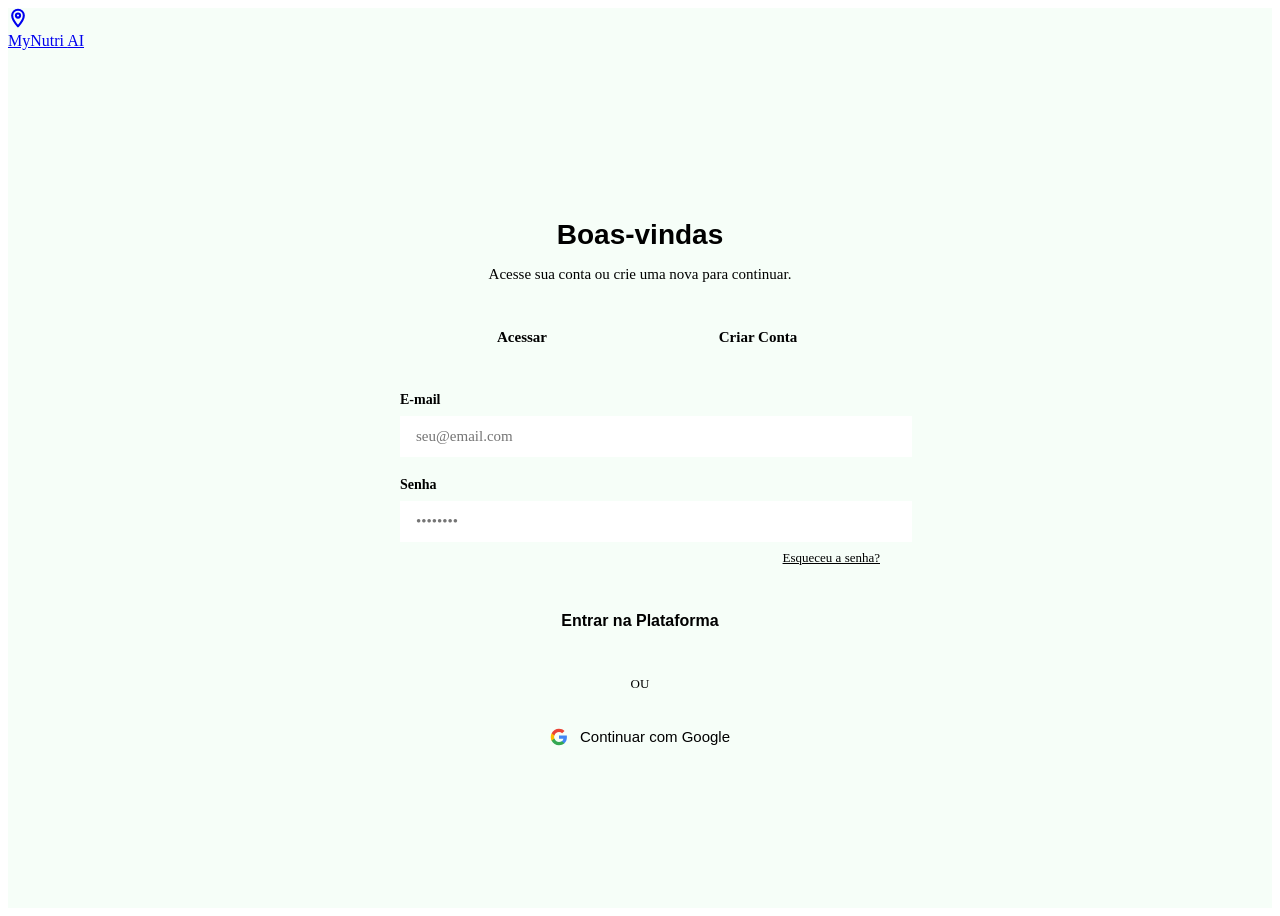
==== frontend/public/auth.html @ 4caf2071 "fix: update JS window.location.href redirects to Django URL paths Co-Authored-By: Claude Haiku 4.5 <" ====
<!DOCTYPE html>
<html lang="pt-BR">
<head>
  <meta charset="UTF-8" />
  <meta name="viewport" content="width=device-width, initial-scale=1.0" />
  <title>Acesse sua conta — MyNutri AI</title>
  <meta name="description" content="Faça login ou crie sua conta para acessar suas dietas personalizadas." />
  <link rel="stylesheet" href="/static/src/styles/index.css" />
  <style>
    /* Estilos locais para auth.html */
    body {
      background: url('/static/src/assets/auth-bg.png') center/cover no-repeat fixed;
      min-height: 100vh;
      display: flex;
      flex-direction: column;
      position: relative;
    }
    body::before {
      content: '';
      position: absolute;
      top: 0; left: 0; right: 0; bottom: 0;
      background: rgba(240, 253, 244, 0.6);
      backdrop-filter: blur(12px);
      -webkit-backdrop-filter: blur(12px);
      z-index: -1;
    }
    .auth-container {
      flex: 1;
      display: flex;
      align-items: center;
      justify-content: center;
      padding: 40px 24px;
    }
    .auth-card {
      background: var(--white);
      border-radius: var(--radius-xl);
      box-shadow: var(--shadow-xl);
      width: 100%;
      max-width: 480px;
      padding: 48px;
      position: relative;
      overflow: hidden;
    }
    .auth-card::before {
      content: '';
      position: absolute;
      top: 0;
      left: 0;
      width: 100%;
      height: 4px;
      background: var(--gradient-primary);
    }
    .auth-header {
      text-align: center;
      margin-bottom: 32px;
    }
    .auth-logo {
      display: inline-flex;
      align-items: center;
      justify-content: center;
      margin-bottom: 24px;
    }
    .auth-title {
      font-family: 'Outfit', sans-serif;
      font-size: 1.75rem;
      font-weight: 700;
      color: var(--gray-900);
      margin-bottom: 8px;
    }
    .auth-subtitle {
      font-size: .9375rem;
      color: var(--gray-500);
    }
    .auth-tabs {
      display: flex;
      background: var(--gray-100);
      padding: 4px;
      border-radius: var(--radius-lg);
      margin-bottom: 32px;
    }
    .auth-tab {
      flex: 1;
      padding: 10px;
      text-align: center;
      font-weight: 600;
      font-size: .9375rem;
      color: var(--gray-500);
      border-radius: var(--radius-md);
      transition: all var(--duration) ease;
      cursor: pointer;
    }
    .auth-tab.active {
      background: var(--white);
      color: var(--gray-900);
      box-shadow: var(--shadow-sm);
    }
    .form-group {
      margin-bottom: 20px;
      text-align: left;
    }
    .form-label {
      display: block;
      font-size: .875rem;
      font-weight: 600;
      color: var(--gray-700);
      margin-bottom: 8px;
    }
    .form-input {
      width: 100%;
      padding: 12px 16px;
      border: 1px solid var(--gray-200);
      border-radius: var(--radius-md);
      font-size: .9375rem;
      transition: all .2s ease;
      font-family: inherit;
    }
    .form-input:focus {
      outline: none;
      border-color: var(--green-400);
      box-shadow: 0 0 0 4px rgba(34,197,94,.1);
    }
    .forgot-password {
      display: block;
      text-align: right;
      font-size: .8125rem;
      color: var(--green-600);
      font-weight: 500;
      margin-top: 8px;
    }
    .btn-submit {
      width: 100%;
      padding: 14px;
      border-radius: var(--radius-md);
      background: var(--gradient-primary);
      color: var(--white);
      border: none;
      font-weight: 600;
      font-size: 1rem;
      cursor: pointer;
      box-shadow: var(--shadow-green);
      transition: all var(--duration) ease;
      margin-top: 12px;
    }
    .btn-submit:hover {
      transform: translateY(-2px);
      box-shadow: 0 14px 35px -5px rgba(34,197,94,.45);
    }
    .auth-form {
      display: none;
    }
    .auth-form.active {
      display: block;
      animation: fadeIn .4s ease;
    }
    @keyframes fadeIn {
      from { opacity: 0; transform: translateY(10px); }
      to { opacity: 1; transform: translateY(0); }
    }
    .intent-message {
      background: var(--green-50);
      color: var(--green-800);
      padding: 16px;
      border-radius: var(--radius-md);
      font-size: .875rem;
      margin-bottom: 24px;
      text-align: center;
      border: 1px solid var(--green-200);
      display: none;
    }
    .intent-message.visible { display: block; }
    .social-auth {
      margin-top: 32px;
      text-align: center;
    }
    .social-auth-divider {
      display: flex;
      align-items: center;
      margin-bottom: 24px;
    }
    .social-auth-divider::before, .social-auth-divider::after {
      content: '';
      flex: 1;
      height: 1px;
      background: var(--gray-200);
    }
    .social-auth-divider span {
      padding: 0 16px;
      color: var(--gray-400);
      font-size: .8125rem;
    }
    .btn-social {
      width: 100%;
      padding: 12px;
      border-radius: var(--radius-md);
      background: var(--white);
      border: 1px solid var(--gray-200);
      color: var(--gray-700);
      font-weight: 500;
      font-size: .9375rem;
      display: flex;
      align-items: center;
      justify-content: center;
      gap: 12px;
      cursor: pointer;
      transition: background .2s ease;
    }
    .btn-social:hover { background: var(--gray-50); }
  </style>
</head>
<body>

  <header class="header scrolled" style="position: relative;">
    <div class="container header-inner" style="justify-content: center;">
      <a href="/" class="logo">
        <div class="logo-icon">
          <svg width="20" height="20" viewBox="0 0 24 24" fill="none" stroke="currentColor" stroke-width="2.5" stroke-linecap="round" stroke-linejoin="round">
            <path d="M12 2a7 7 0 0 0-7 7c0 5 7 13 7 13s7-8 7-13a7 7 0 0 0-7-7z"/>
            <circle cx="12" cy="9" r="2.5"/>
          </svg>
        </div>
        MyNutri <span>AI</span>
      </a>
    </div>
  </header>

  <div class="auth-container">
    <div class="auth-card">
      <div class="auth-header">
        <h1 class="auth-title">Boas-vindas</h1>
        <p class="auth-subtitle">Acesse sua conta ou crie uma nova para continuar.</p>
      </div>

      <div class="intent-message" id="intent-message">
        Sua dieta está pronta! Crie uma conta ou faça login para visualizá-la e salvá-la em seu perfil.
      </div>

      <div class="auth-tabs">
        <div class="auth-tab active" data-target="login-form">Acessar</div>
        <div class="auth-tab" data-target="register-form">Criar Conta</div>
      </div>

      <!-- Login Form -->
      <form class="auth-form active" id="login-form">
        <div class="form-group">
          <label class="form-label">E-mail</label>
          <input type="email" class="form-input" placeholder="seu@email.com" required>
        </div>
        <div class="form-group">
          <label class="form-label">Senha</label>
          <input type="password" class="form-input" placeholder="••••••••" required>
          <a href="#" class="forgot-password">Esqueceu a senha?</a>
        </div>
        <button type="submit" class="btn-submit">Entrar na Plataforma</button>
      </form>

      <!-- Register Form -->
      <form class="auth-form" id="register-form">
        <div class="form-group">
          <label class="form-label">Nome Completo</label>
          <input type="text" class="form-input" placeholder="Seu nome" required>
        </div>
        <div class="form-group">
          <label class="form-label">E-mail</label>
          <input type="email" class="form-input" placeholder="seu@email.com" required>
        </div>
        <div class="form-group">
          <label class="form-label">Senha</label>
          <input type="password" class="form-input" placeholder="Crie uma senha forte" required>
        </div>
        <button type="submit" class="btn-submit">Criar minha conta</button>
      </form>

      <div class="social-auth">
        <div class="social-auth-divider">
          <span>OU</span>
        </div>
        <button class="btn-social">
          <svg width="18" height="18" viewBox="0 0 24 24" fill="currentColor">
            <path d="M22.56 12.25c0-.78-.07-1.53-.2-2.25H12v4.26h5.92c-.26 1.37-1.04 2.53-2.21 3.31v2.77h3.57c2.08-1.92 3.28-4.74 3.28-8.09z" fill="#4285F4"/>
            <path d="M12 23c2.97 0 5.46-.98 7.28-2.66l-3.57-2.77c-.98.66-2.23 1.06-3.71 1.06-2.86 0-5.29-1.93-6.16-4.53H2.18v2.84C3.99 20.53 7.7 23 12 23z" fill="#34A853"/>
            <path d="M5.84 14.09c-.22-.66-.35-1.36-.35-2.09s.13-1.43.35-2.09V7.07H2.18C1.43 8.55 1 10.22 1 12s.43 3.45 1.18 4.93l2.85-2.22.81-.62z" fill="#FBBC05"/>
            <path d="M12 5.38c1.62 0 3.06.56 4.21 1.64l3.15-3.15C17.45 2.09 14.97 1 12 1 7.7 1 3.99 3.47 2.18 7.07l3.66 2.84c.87-2.6 3.3-4.53 6.16-4.53z" fill="#EA4335"/>
          </svg>
          Continuar com Google
        </button>
      </div>

    </div>
  </div>

  <script>
    const API_BASE = window.location.hostname === 'localhost' || window.location.hostname === '127.0.0.1' ? 'http://127.0.0.1:8000/api/v1' : '/api/v1';

    // ── Tab switching ──────────────────────────────────────────────────────────
    const tabs = document.querySelectorAll('.auth-tab');
    const forms = document.querySelectorAll('.auth-form');

    tabs.forEach(tab => {
      tab.addEventListener('click', () => {
        tabs.forEach(t => t.classList.remove('active'));
        forms.forEach(f => f.classList.remove('active'));
        tab.classList.add('active');
        document.getElementById(tab.getAttribute('data-target')).classList.add('active');
        clearError();
      });
    });

    // ── Intent param ──────────────────────────────────────────────────────────
    const urlParams = new URLSearchParams(window.location.search);
    const intent = urlParams.get('intent');

    if (intent === 'save_diet') {
      document.getElementById('intent-message').classList.add('visible');
      tabs[1].click();
      document.querySelector('.auth-title').textContent = 'Quase lá!';
      document.querySelector('.auth-subtitle').textContent = 'Faltam poucos segundos para ver sua dieta.';
    }

    // ── Helpers ───────────────────────────────────────────────────────────────
    function setLoading(btn, loading) {
      btn.disabled = loading;
      btn.style.opacity = loading ? '0.7' : '1';
      btn.style.pointerEvents = loading ? 'none' : '';
      if (loading) btn.dataset.original = btn.textContent;
      else btn.textContent = btn.dataset.original || btn.textContent;
    }

    function showError(msg) {
      let el = document.getElementById('auth-error');
      if (!el) {
        el = document.createElement('p');
        el.id = 'auth-error';
        el.style.cssText = 'color:#dc2626;font-size:.875rem;margin-top:12px;text-align:center;';
        document.querySelector('.auth-card').appendChild(el);
      }
      el.textContent = msg;
    }

    function clearError() {
      const el = document.getElementById('auth-error');
      if (el) el.textContent = '';
    }

    function saveSession(data) {
      localStorage.setItem('mynutri_token', data.token);
      localStorage.setItem('mynutri_refresh', data.refresh);
      if (data.user) localStorage.setItem('mynutri_user', JSON.stringify(data.user));
    }

    function afterAuth() {
      // Se veio do questionário com dieta salva em sessionStorage, vai gerar a dieta
      if (intent === 'save_diet' && sessionStorage.getItem('anamneseData')) {
        window.location.href = '/dieta/?generate=1';
      } else {
        window.location.href = '/dieta/';
      }
    }

    // ── Login ─────────────────────────────────────────────────────────────────
    document.getElementById('login-form').addEventListener('submit', async (e) => {
      e.preventDefault();
      clearError();
      const btn = e.target.querySelector('button[type="submit"]');
      const email = e.target.querySelector('input[type="email"]').value.trim();
      const senha = e.target.querySelector('input[type="password"]').value;

      setLoading(btn, true);
      btn.textContent = 'Entrando...';

      try {
        const res = await fetch(`${API_BASE}/auth/login`, {
          method: 'POST',
          headers: { 'Content-Type': 'application/json' },
          body: JSON.stringify({ email, password: senha }),
        });
        const data = await res.json();

        if (!res.ok) {
          showError(data.detail || 'E-mail ou senha inválidos.');
          setLoading(btn, false);
          return;
        }

        saveSession(data);
        afterAuth();
      } catch {
        showError('Erro de conexão. Verifique se o servidor está rodando.');
        setLoading(btn, false);
      }
    });

    // ── Cadastro ──────────────────────────────────────────────────────────────
    document.getElementById('register-form').addEventListener('submit', async (e) => {
      e.preventDefault();
      clearError();
      const btn = e.target.querySelector('button[type="submit"]');
      const inputs = e.target.querySelectorAll('input');
      const nome  = inputs[0].value.trim();
      const email = inputs[1].value.trim();
      const senha = inputs[2].value;

      if (senha.length < 8) {
        showError('A senha deve ter pelo menos 8 caracteres.');
        return;
      }

      setLoading(btn, true);
      btn.textContent = 'Criando conta...';

      try {
        const res = await fetch(`${API_BASE}/auth/register`, {
          method: 'POST',
          headers: { 'Content-Type': 'application/json' },
          body: JSON.stringify({ nome, email, senha }),
        });
        const data = await res.json();

        if (!res.ok) {
          const msg = data.email?.[0] || data.senha?.[0] || data.nome?.[0] || 'Erro ao criar conta.';
          showError(msg);
          setLoading(btn, false);
          return;
        }

        saveSession(data);
        afterAuth();
      } catch {
        showError('Erro de conexão. Verifique se o servidor está rodando.');
        setLoading(btn, false);
      }
    });

    // Page transitions
    document.querySelectorAll('a[href]').forEach(link => {
      const href = link.getAttribute('href');
      if (!href || href.startsWith('#') || href.startsWith('http')) return;
      link.addEventListener('click', (e) => {
        e.preventDefault();
        document.body.classList.add('page-leaving');
        setTimeout(() => { window.location.href = href; }, 260);
      });
    });
  </script>
</body>
</html>
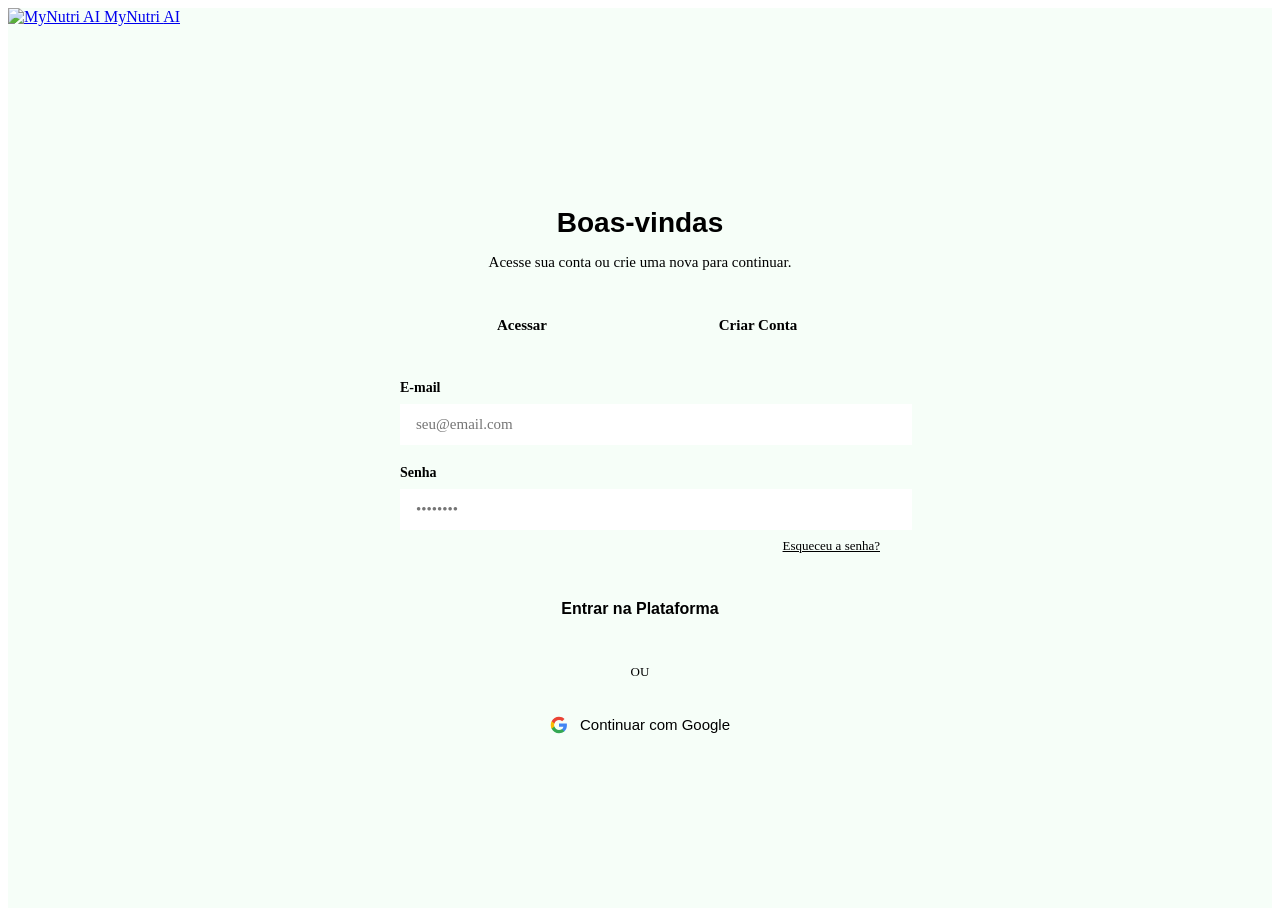
==== commit abfd7de8: "feat: update navbar logo to mynutriai-logo.png with text branding - Replace SVG logo with new PNG lo" ====
--- a/frontend/public/auth.html
+++ b/frontend/public/auth.html
@@ -212,12 +212,7 @@
   <header class="header scrolled" style="position: relative;">
     <div class="container header-inner" style="justify-content: center;">
       <a href="/" class="logo">
-        <div class="logo-icon">
-          <svg width="20" height="20" viewBox="0 0 24 24" fill="none" stroke="currentColor" stroke-width="2.5" stroke-linecap="round" stroke-linejoin="round">
-            <path d="M12 2a7 7 0 0 0-7 7c0 5 7 13 7 13s7-8 7-13a7 7 0 0 0-7-7z"/>
-            <circle cx="12" cy="9" r="2.5"/>
-          </svg>
-        </div>
+        <img src="/static/src/assets/mynutriai-logo.png" alt="MyNutri AI" />
         MyNutri <span>AI</span>
       </a>
     </div>
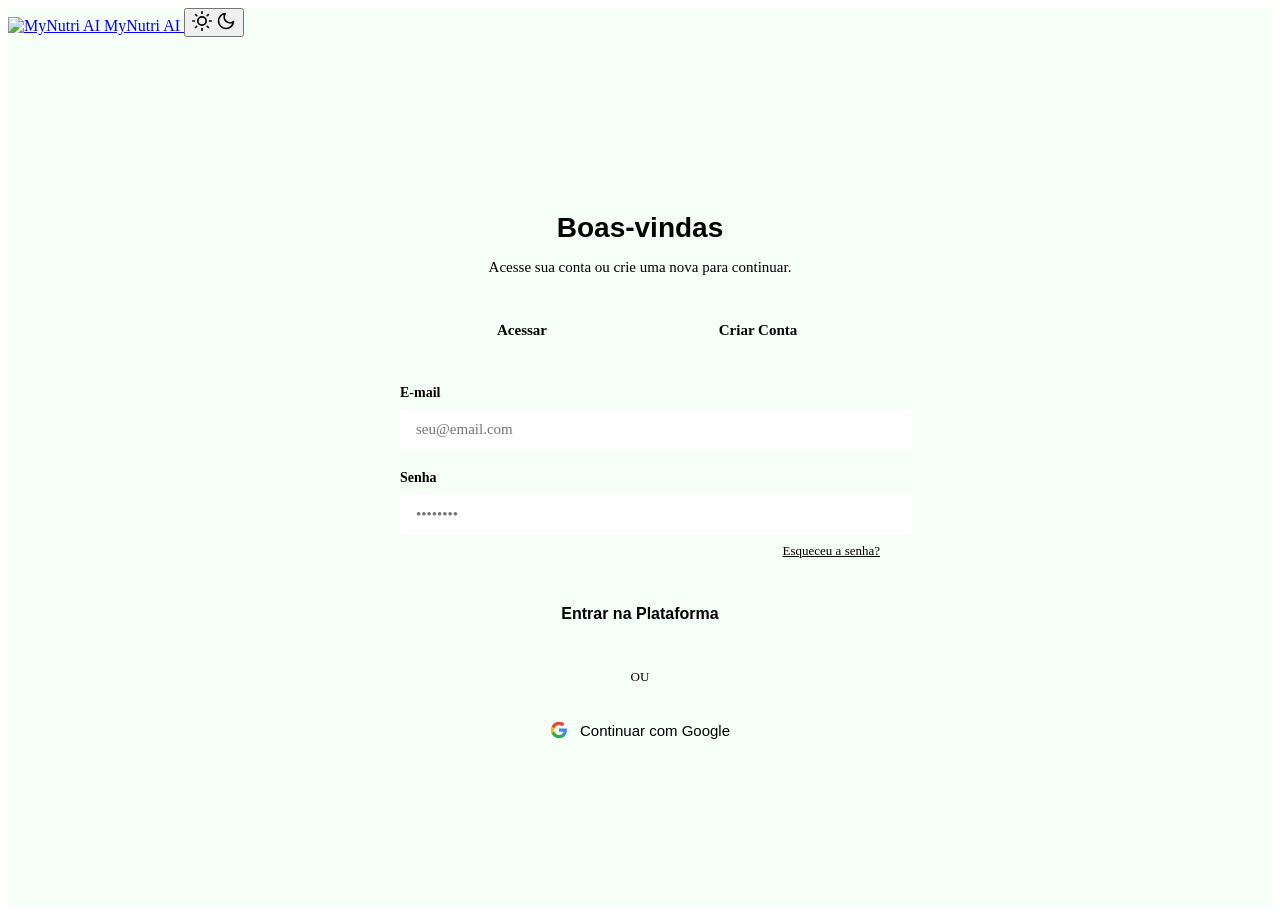
==== commit f6bad107: "feat: add async diet generation, email contact, history page, and favicon Async diet generation (Cel" ====
--- a/frontend/public/auth.html
+++ b/frontend/public/auth.html
@@ -5,6 +5,7 @@
   <meta name="viewport" content="width=device-width, initial-scale=1.0" />
   <title>Acesse sua conta — MyNutri AI</title>
   <meta name="description" content="Faça login ou crie sua conta para acessar suas dietas personalizadas." />
+  <link rel="icon" type="image/png" href="/static/src/assets/mynutriai-logo.png" />
   <link rel="stylesheet" href="/static/src/styles/index.css" />
   <style>
     /* Estilos locais para auth.html */
@@ -205,16 +206,95 @@
       transition: background .2s ease;
     }
     .btn-social:hover { background: var(--gray-50); }
+
+    /* Dark Mode Support for Auth Page */
+    html.dark body::before {
+      background: rgba(15, 23, 42, 0.75);
+    }
+
+    html.dark .auth-card {
+      background: var(--bg-secondary);
+      border: 1px solid var(--border-color);
+    }
+
+    html.dark .auth-tab.active {
+      background: var(--bg-primary);
+      color: var(--text-primary);
+    }
+
+    html.dark .auth-title {
+      color: var(--text-primary);
+    }
+
+    html.dark .auth-subtitle {
+      color: var(--text-secondary);
+    }
+
+    html.dark .form-label {
+      color: var(--text-primary);
+    }
+
+    html.dark .form-input {
+      background: var(--bg-primary);
+      color: var(--text-primary);
+      border-color: var(--border-color);
+    }
+
+    html.dark .form-input:focus {
+      border-color: var(--green-400);
+    }
+
+    html.dark .intent-message {
+      background: rgba(34, 197, 94, 0.1);
+      color: var(--green-400);
+      border-color: var(--green-600);
+    }
+
+    html.dark .btn-social {
+      background: var(--bg-primary);
+      border-color: var(--border-color);
+      color: var(--text-primary);
+    }
+
+    html.dark .btn-social:hover {
+      background: var(--bg-secondary);
+    }
+
+    html.dark .social-auth-divider::before,
+    html.dark .social-auth-divider::after {
+      background: var(--border-color);
+    }
+
+    html.dark .social-auth-divider span {
+      color: var(--text-secondary);
+    }
   </style>
 </head>
 <body>
 
   <header class="header scrolled" style="position: relative;">
-    <div class="container header-inner" style="justify-content: center;">
+    <div class="container header-inner" style="justify-content: space-between;">
       <a href="/" class="logo">
         <img src="/static/src/assets/mynutriai-logo.png" alt="MyNutri AI" />
         MyNutri <span>AI</span>
       </a>
+      <!-- Dark Mode Toggle -->
+      <button class="theme-toggle" id="theme-toggle" aria-label="Alternar tema escuro" title="Alternar tema">
+        <svg class="sun-icon" width="20" height="20" viewBox="0 0 24 24" fill="none" stroke="currentColor" stroke-width="2" stroke-linecap="round" stroke-linejoin="round">
+          <circle cx="12" cy="12" r="5"></circle>
+          <line x1="12" y1="1" x2="12" y2="3"></line>
+          <line x1="12" y1="21" x2="12" y2="23"></line>
+          <line x1="4.22" y1="4.22" x2="5.64" y2="5.64"></line>
+          <line x1="18.36" y1="18.36" x2="19.78" y2="19.78"></line>
+          <line x1="1" y1="12" x2="3" y2="12"></line>
+          <line x1="21" y1="12" x2="23" y2="12"></line>
+          <line x1="4.22" y1="19.78" x2="5.64" y2="18.36"></line>
+          <line x1="18.36" y1="5.64" x2="19.78" y2="4.22"></line>
+        </svg>
+        <svg class="moon-icon" width="20" height="20" viewBox="0 0 24 24" fill="none" stroke="currentColor" stroke-width="2" stroke-linecap="round" stroke-linejoin="round">
+          <path d="M21 12.79A9 9 0 1 1 11.21 3 7 7 0 0 0 21 12.79z"></path>
+        </svg>
+      </button>
     </div>
   </header>
 
@@ -284,6 +364,71 @@
   </div>
 
   <script>
+    // --- Dark Mode System ---
+    (function() {
+      const THEME_KEY = 'mynutri_theme';
+      const html = document.documentElement;
+      const themeToggle = document.getElementById('theme-toggle');
+
+      /**
+       * Initialize theme on page load
+       * Priority: localStorage > system preference > light mode
+       */
+      function initializeTheme() {
+        const saved = localStorage.getItem(THEME_KEY);
+
+        if (saved) {
+          // User has a saved preference
+          setTheme(saved);
+        } else if (window.matchMedia && window.matchMedia('(prefers-color-scheme: dark)').matches) {
+          // No saved preference, use system preference
+          setTheme('dark');
+        } else {
+          // Default to light mode
+          setTheme('light');
+        }
+      }
+
+      /**
+       * Apply theme by setting class on html element
+       */
+      function setTheme(theme) {
+        if (theme === 'dark') {
+          html.classList.add('dark');
+          localStorage.setItem(THEME_KEY, 'dark');
+        } else {
+          html.classList.remove('dark');
+          localStorage.setItem(THEME_KEY, 'light');
+        }
+      }
+
+      /**
+       * Toggle between light and dark theme
+       */
+      function toggleTheme() {
+        const isDark = html.classList.contains('dark');
+        setTheme(isDark ? 'light' : 'dark');
+      }
+
+      // Initialize theme on page load
+      initializeTheme();
+
+      // Listen for theme toggle button click
+      if (themeToggle) {
+        themeToggle.addEventListener('click', toggleTheme);
+      }
+
+      // Listen for system theme changes
+      if (window.matchMedia) {
+        window.matchMedia('(prefers-color-scheme: dark)').addEventListener('change', (e) => {
+          // Only update if user hasn't set a preference
+          if (!localStorage.getItem(THEME_KEY)) {
+            setTheme(e.matches ? 'dark' : 'light');
+          }
+        });
+      }
+    })();
+
     const API_BASE = window.location.hostname === 'localhost' || window.location.hostname === '127.0.0.1' ? 'http://127.0.0.1:8000/api/v1' : '/api/v1';
 
     // ── Tab switching ──────────────────────────────────────────────────────────
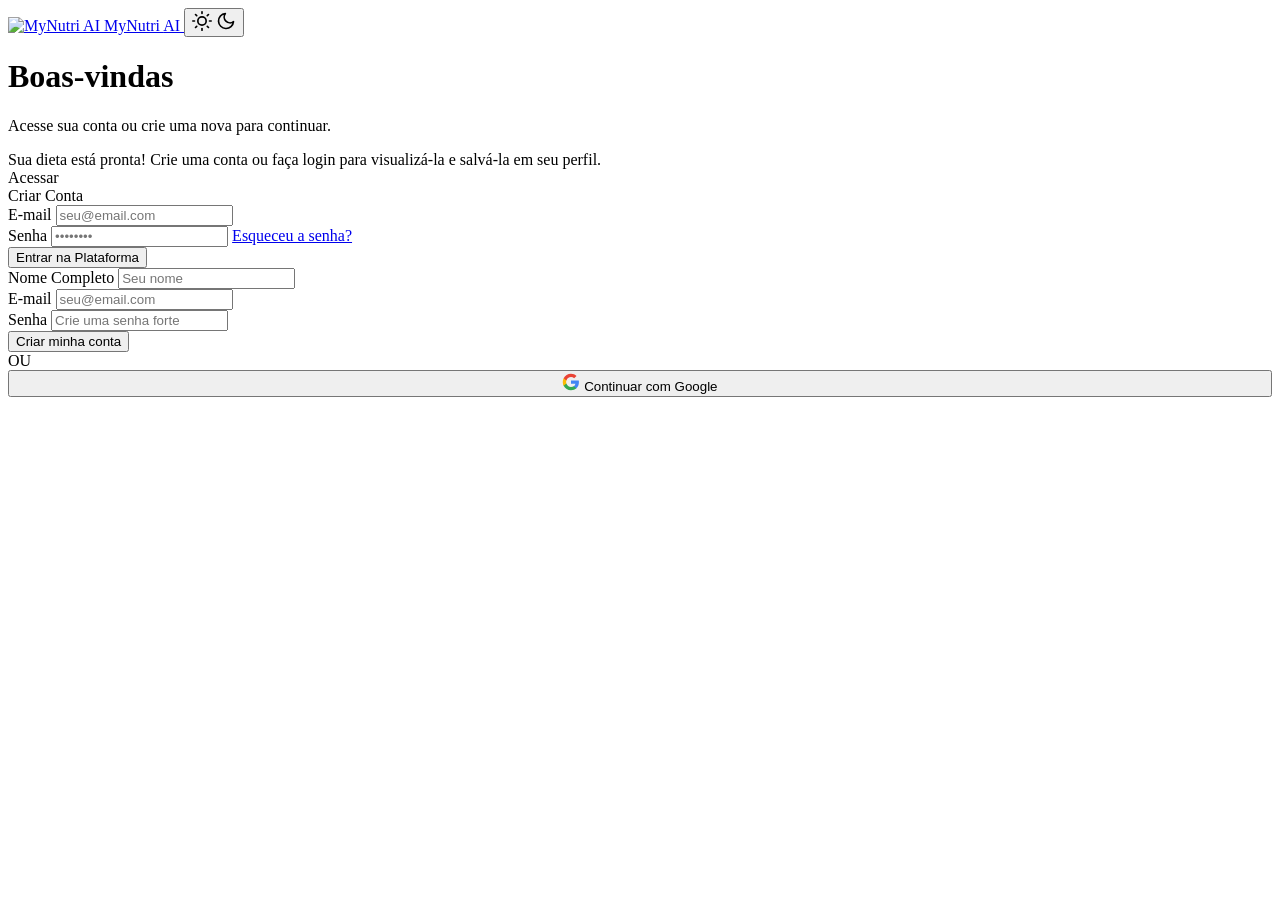
==== commit fda90038: "refactor(frontend): extrai estilos inline para arquivos CSS externos - Cria frontend/src/styles/auth" ====
--- a/frontend/public/auth.html
+++ b/frontend/public/auth.html
@@ -7,268 +7,8 @@
   <meta name="description" content="Faça login ou crie sua conta para acessar suas dietas personalizadas." />
   <link rel="icon" type="image/png" href="/static/src/assets/mynutriai-logo.png" />
   <link rel="stylesheet" href="/static/src/styles/index.css" />
-  <style>
-    /* Estilos locais para auth.html */
-    body {
-      background: url('/static/src/assets/auth-bg.png') center/cover no-repeat fixed;
-      min-height: 100vh;
-      display: flex;
-      flex-direction: column;
-      position: relative;
-    }
-    body::before {
-      content: '';
-      position: absolute;
-      top: 0; left: 0; right: 0; bottom: 0;
-      background: rgba(240, 253, 244, 0.6);
-      backdrop-filter: blur(12px);
-      -webkit-backdrop-filter: blur(12px);
-      z-index: -1;
-    }
-    .auth-container {
-      flex: 1;
-      display: flex;
-      align-items: center;
-      justify-content: center;
-      padding: 40px 24px;
-    }
-    .auth-card {
-      background: var(--white);
-      border-radius: var(--radius-xl);
-      box-shadow: var(--shadow-xl);
-      width: 100%;
-      max-width: 480px;
-      padding: 48px;
-      position: relative;
-      overflow: hidden;
-    }
-    .auth-card::before {
-      content: '';
-      position: absolute;
-      top: 0;
-      left: 0;
-      width: 100%;
-      height: 4px;
-      background: var(--gradient-primary);
-    }
-    .auth-header {
-      text-align: center;
-      margin-bottom: 32px;
-    }
-    .auth-logo {
-      display: inline-flex;
-      align-items: center;
-      justify-content: center;
-      margin-bottom: 24px;
-    }
-    .auth-title {
-      font-family: 'Outfit', sans-serif;
-      font-size: 1.75rem;
-      font-weight: 700;
-      color: var(--gray-900);
-      margin-bottom: 8px;
-    }
-    .auth-subtitle {
-      font-size: .9375rem;
-      color: var(--gray-500);
-    }
-    .auth-tabs {
-      display: flex;
-      background: var(--gray-100);
-      padding: 4px;
-      border-radius: var(--radius-lg);
-      margin-bottom: 32px;
-    }
-    .auth-tab {
-      flex: 1;
-      padding: 10px;
-      text-align: center;
-      font-weight: 600;
-      font-size: .9375rem;
-      color: var(--gray-500);
-      border-radius: var(--radius-md);
-      transition: all var(--duration) ease;
-      cursor: pointer;
-    }
-    .auth-tab.active {
-      background: var(--white);
-      color: var(--gray-900);
-      box-shadow: var(--shadow-sm);
-    }
-    .form-group {
-      margin-bottom: 20px;
-      text-align: left;
-    }
-    .form-label {
-      display: block;
-      font-size: .875rem;
-      font-weight: 600;
-      color: var(--gray-700);
-      margin-bottom: 8px;
-    }
-    .form-input {
-      width: 100%;
-      padding: 12px 16px;
-      border: 1px solid var(--gray-200);
-      border-radius: var(--radius-md);
-      font-size: .9375rem;
-      transition: all .2s ease;
-      font-family: inherit;
-    }
-    .form-input:focus {
-      outline: none;
-      border-color: var(--green-400);
-      box-shadow: 0 0 0 4px rgba(34,197,94,.1);
-    }
-    .forgot-password {
-      display: block;
-      text-align: right;
-      font-size: .8125rem;
-      color: var(--green-600);
-      font-weight: 500;
-      margin-top: 8px;
-    }
-    .btn-submit {
-      width: 100%;
-      padding: 14px;
-      border-radius: var(--radius-md);
-      background: var(--gradient-primary);
-      color: var(--white);
-      border: none;
-      font-weight: 600;
-      font-size: 1rem;
-      cursor: pointer;
-      box-shadow: var(--shadow-green);
-      transition: all var(--duration) ease;
-      margin-top: 12px;
-    }
-    .btn-submit:hover {
-      transform: translateY(-2px);
-      box-shadow: 0 14px 35px -5px rgba(34,197,94,.45);
-    }
-    .auth-form {
-      display: none;
-    }
-    .auth-form.active {
-      display: block;
-      animation: fadeIn .4s ease;
-    }
-    @keyframes fadeIn {
-      from { opacity: 0; transform: translateY(10px); }
-      to { opacity: 1; transform: translateY(0); }
-    }
-    .intent-message {
-      background: var(--green-50);
-      color: var(--green-800);
-      padding: 16px;
-      border-radius: var(--radius-md);
-      font-size: .875rem;
-      margin-bottom: 24px;
-      text-align: center;
-      border: 1px solid var(--green-200);
-      display: none;
-    }
-    .intent-message.visible { display: block; }
-    .social-auth {
-      margin-top: 32px;
-      text-align: center;
-    }
-    .social-auth-divider {
-      display: flex;
-      align-items: center;
-      margin-bottom: 24px;
-    }
-    .social-auth-divider::before, .social-auth-divider::after {
-      content: '';
-      flex: 1;
-      height: 1px;
-      background: var(--gray-200);
-    }
-    .social-auth-divider span {
-      padding: 0 16px;
-      color: var(--gray-400);
-      font-size: .8125rem;
-    }
-    .btn-social {
-      width: 100%;
-      padding: 12px;
-      border-radius: var(--radius-md);
-      background: var(--white);
-      border: 1px solid var(--gray-200);
-      color: var(--gray-700);
-      font-weight: 500;
-      font-size: .9375rem;
-      display: flex;
-      align-items: center;
-      justify-content: center;
-      gap: 12px;
-      cursor: pointer;
-      transition: background .2s ease;
-    }
-    .btn-social:hover { background: var(--gray-50); }
-
-    /* Dark Mode Support for Auth Page */
-    html.dark body::before {
-      background: rgba(15, 23, 42, 0.75);
-    }
-
-    html.dark .auth-card {
-      background: var(--bg-secondary);
-      border: 1px solid var(--border-color);
-    }
-
-    html.dark .auth-tab.active {
-      background: var(--bg-primary);
-      color: var(--text-primary);
-    }
-
-    html.dark .auth-title {
-      color: var(--text-primary);
-    }
-
-    html.dark .auth-subtitle {
-      color: var(--text-secondary);
-    }
-
-    html.dark .form-label {
-      color: var(--text-primary);
-    }
-
-    html.dark .form-input {
-      background: var(--bg-primary);
-      color: var(--text-primary);
-      border-color: var(--border-color);
-    }
-
-    html.dark .form-input:focus {
-      border-color: var(--green-400);
-    }
-
-    html.dark .intent-message {
-      background: rgba(34, 197, 94, 0.1);
-      color: var(--green-400);
-      border-color: var(--green-600);
-    }
-
-    html.dark .btn-social {
-      background: var(--bg-primary);
-      border-color: var(--border-color);
-      color: var(--text-primary);
-    }
-
-    html.dark .btn-social:hover {
-      background: var(--bg-secondary);
-    }
-
-    html.dark .social-auth-divider::before,
-    html.dark .social-auth-divider::after {
-      background: var(--border-color);
-    }
-
-    html.dark .social-auth-divider span {
-      color: var(--text-secondary);
-    }
-  </style>
+  <link rel="stylesheet" href="/static/src/styles/auth.css" />
+  <script src="https://accounts.google.com/gsi/client" async defer></script>
 </head>
 <body>
 
@@ -349,15 +89,18 @@
         <div class="social-auth-divider">
           <span>OU</span>
         </div>
-        <button class="btn-social">
-          <svg width="18" height="18" viewBox="0 0 24 24" fill="currentColor">
-            <path d="M22.56 12.25c0-.78-.07-1.53-.2-2.25H12v4.26h5.92c-.26 1.37-1.04 2.53-2.21 3.31v2.77h3.57c2.08-1.92 3.28-4.74 3.28-8.09z" fill="#4285F4"/>
-            <path d="M12 23c2.97 0 5.46-.98 7.28-2.66l-3.57-2.77c-.98.66-2.23 1.06-3.71 1.06-2.86 0-5.29-1.93-6.16-4.53H2.18v2.84C3.99 20.53 7.7 23 12 23z" fill="#34A853"/>
-            <path d="M5.84 14.09c-.22-.66-.35-1.36-.35-2.09s.13-1.43.35-2.09V7.07H2.18C1.43 8.55 1 10.22 1 12s.43 3.45 1.18 4.93l2.85-2.22.81-.62z" fill="#FBBC05"/>
-            <path d="M12 5.38c1.62 0 3.06.56 4.21 1.64l3.15-3.15C17.45 2.09 14.97 1 12 1 7.7 1 3.99 3.47 2.18 7.07l3.66 2.84c.87-2.6 3.3-4.53 6.16-4.53z" fill="#EA4335"/>
-          </svg>
-          Continuar com Google
-        </button>
+        <div style="position:relative;display:block;">
+          <button class="btn-social" id="btn-google" type="button" style="pointer-events:none;width:100%;">
+            <svg width="18" height="18" viewBox="0 0 24 24" fill="currentColor">
+              <path d="M22.56 12.25c0-.78-.07-1.53-.2-2.25H12v4.26h5.92c-.26 1.37-1.04 2.53-2.21 3.31v2.77h3.57c2.08-1.92 3.28-4.74 3.28-8.09z" fill="#4285F4"/>
+              <path d="M12 23c2.97 0 5.46-.98 7.28-2.66l-3.57-2.77c-.98.66-2.23 1.06-3.71 1.06-2.86 0-5.29-1.93-6.16-4.53H2.18v2.84C3.99 20.53 7.7 23 12 23z" fill="#34A853"/>
+              <path d="M5.84 14.09c-.22-.66-.35-1.36-.35-2.09s.13-1.43.35-2.09V7.07H2.18C1.43 8.55 1 10.22 1 12s.43 3.45 1.18 4.93l2.85-2.22.81-.62z" fill="#FBBC05"/>
+              <path d="M12 5.38c1.62 0 3.06.56 4.21 1.64l3.15-3.15C17.45 2.09 14.97 1 12 1 7.7 1 3.99 3.47 2.18 7.07l3.66 2.84c.87-2.6 3.3-4.53 6.16-4.53z" fill="#EA4335"/>
+            </svg>
+            Continuar com Google
+          </button>
+          <div id="google-btn-hidden" style="position:absolute;top:0;left:0;right:0;bottom:0;opacity:0;cursor:pointer;overflow:hidden;"></div>
+        </div>
       </div>
 
     </div>
@@ -431,6 +174,21 @@
 
     const API_BASE = window.location.hostname === 'localhost' || window.location.hostname === '127.0.0.1' ? 'http://127.0.0.1:8000/api/v1' : '/api/v1';
 
+    // Exibe erros vindos do callback do Google OAuth (redirect flow)
+    const googleErrorParam = new URLSearchParams(window.location.search).get('google_error');
+    if (googleErrorParam) {
+      const googleErrorMessages = {
+        csrf: 'Falha de segurança no login com Google. Tente novamente.',
+        invalid_token: 'Token Google inválido ou expirado. Tente novamente.',
+        no_email: 'Não foi possível obter o e-mail da conta Google.',
+        service_unavailable: 'Serviço Google indisponível. Tente mais tarde.',
+        no_credential: 'Credencial Google não recebida. Tente novamente.',
+      };
+      const msg = googleErrorMessages[googleErrorParam] || 'Erro ao autenticar com Google.';
+      // Exibe após o DOM carregar completamente
+      requestAnimationFrame(() => showError(msg));
+    }
+
     // ── Tab switching ──────────────────────────────────────────────────────────
     const tabs = document.querySelectorAll('.auth-tab');
     const forms = document.querySelectorAll('.auth-form');
@@ -482,8 +240,8 @@
     }
 
     function saveSession(data) {
-      localStorage.setItem('mynutri_token', data.token);
-      localStorage.setItem('mynutri_refresh', data.refresh);
+      // Tokens são guardados em cookies HttpOnly pelo servidor (Set-Cookie no response).
+      // Só salvamos metadados do usuário no localStorage — não contém credenciais.
       if (data.user) localStorage.setItem('mynutri_user', JSON.stringify(data.user));
     }
 
@@ -511,6 +269,7 @@
         const res = await fetch(`${API_BASE}/auth/login`, {
           method: 'POST',
           headers: { 'Content-Type': 'application/json' },
+          credentials: 'include',
           body: JSON.stringify({ email, password: senha }),
         });
         const data = await res.json();
@@ -551,6 +310,7 @@
         const res = await fetch(`${API_BASE}/auth/register`, {
           method: 'POST',
           headers: { 'Content-Type': 'application/json' },
+          credentials: 'include',
           body: JSON.stringify({ nome, email, senha }),
         });
         const data = await res.json();
@@ -569,6 +329,66 @@
         setLoading(btn, false);
       }
     });
+
+    // ── Google Sign-In ────────────────────────────────────────────────────────
+    const GOOGLE_CLIENT_ID = '806980657199-js2h4t4o9cq8577c7geulvgosdt777t2.apps.googleusercontent.com';
+
+    async function handleGoogleCredential(response) {
+      clearError();
+      console.log('[Google Auth] callback received', response?.credential ? 'credential OK' : 'NO credential');
+      if (!response?.credential) {
+        showError('Credencial Google inválida. Tente novamente.');
+        return;
+      }
+      try {
+        console.log('[Google Auth] fetching', `${API_BASE}/auth/google`);
+        const res = await fetch(`${API_BASE}/auth/google`, {
+          method: 'POST',
+          headers: { 'Content-Type': 'application/json' },
+          credentials: 'include',
+          body: JSON.stringify({ id_token: response.credential }),
+        });
+        console.log('[Google Auth] response status', res.status);
+        const data = await res.json();
+        console.log('[Google Auth] response data', data);
+
+        if (!res.ok) {
+          showError(data.error || `Erro ao autenticar com Google (${res.status}).`);
+          return;
+        }
+
+        saveSession(data);
+        console.log('[Google Auth] session saved, redirecting to /dieta/');
+        afterAuth();
+      } catch (err) {
+        console.error('[Google Auth] fetch error:', err);
+        showError('Erro de conexão ao autenticar com Google. Verifique se o servidor está rodando.');
+      }
+    }
+
+    function initGoogleSignIn() {
+      if (!window.google) return;
+      // Modo redirect: ao clicar, a PÁGINA navega para o Google OAuth (sem popup).
+      // Após autenticação, o Google faz POST para login_uri (backend) que seta cookies
+      // e redireciona para /dieta/. Evita o problema do popup em branco no localhost.
+      const loginUri = `${window.location.origin}/api/v1/auth/google/callback`;
+      google.accounts.id.initialize({
+        client_id: GOOGLE_CLIENT_ID,
+        auto_select: false,
+        ux_mode: 'redirect',
+        login_uri: loginUri,
+      });
+      const container = document.getElementById('google-btn-hidden');
+      const width = Math.min(container.parentElement.offsetWidth || 400, 400);
+      google.accounts.id.renderButton(container, { theme: 'outline', size: 'large', width });
+    }
+
+    if (window.google) {
+      initGoogleSignIn();
+    } else {
+      document.querySelector('script[src*="accounts.google.com"]')
+        .addEventListener('load', initGoogleSignIn);
+    }
 
     // Page transitions
     document.querySelectorAll('a[href]').forEach(link => {
